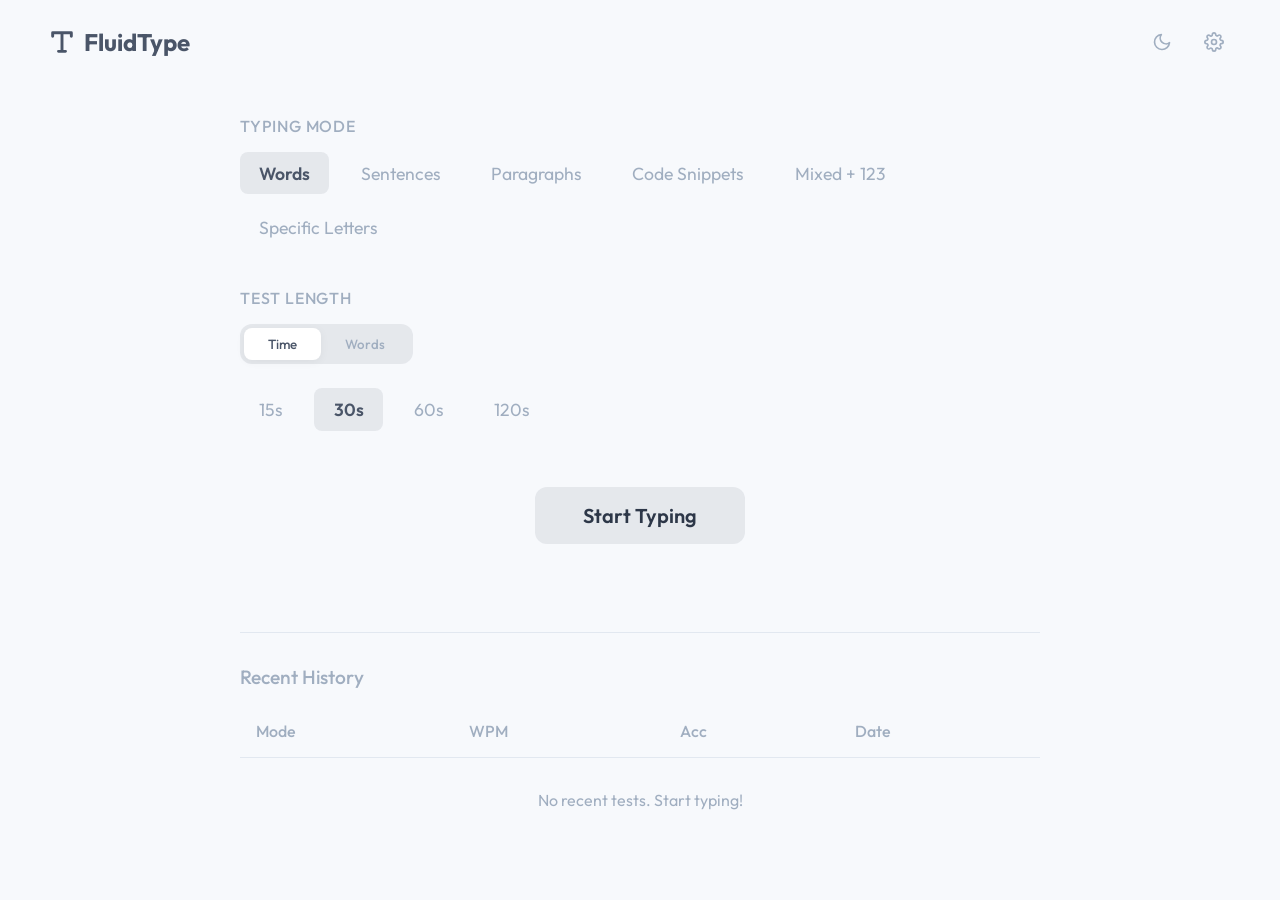
==== index.html @ 99e9bffe "Add files via upload" ====
<!DOCTYPE html>
<html lang="en">
<head>
    <meta charset="UTF-8">
    <meta name="viewport" content="width=device-width, initial-scale=1.0">
    <title>FluidType - Professional Typing Test</title>
    <meta name="description" content="Professional typing speed test. Track WPM, improve accuracy, and customize your experience.">
    <link rel="stylesheet" href="style.css">
    <link rel="preconnect" href="https://fonts.googleapis.com">
    <link rel="preconnect" href="https://fonts.gstatic.com" crossorigin>
    <!-- Preloading standard fonts -->
    <link href="https://fonts.googleapis.com/css2?family=Outfit:wght@300;400;500;600;700&family=JetBrains+Mono:wght@400;500&family=Fira+Code:wght@400;500&family=Source+Code+Pro:wght@400;500&display=swap" rel="stylesheet">
</head>
<body class="theme-light">
    <!-- Top Header -->
    <header class="app-header">
        <div class="logo" onclick="app.switchSection('config')">
            <svg xmlns="http://www.w3.org/2000/svg" width="28" height="28" viewBox="0 0 24 24" fill="none" stroke="currentColor" stroke-width="2.5" stroke-linecap="round" stroke-linejoin="round"><path d="M4 7V4h16v3M9 20h6M12 4v16"/></svg>
            <span>FluidType</span>
        </div>
        <div class="header-actions">
            <button id="theme-toggle-btn" class="icon-btn" aria-label="Toggle Theme" title="Toggle Light/Dark">
                <svg xmlns="http://www.w3.org/2000/svg" width="20" height="20" viewBox="0 0 24 24" fill="none" stroke="currentColor" stroke-width="2" stroke-linecap="round" stroke-linejoin="round" class="moon-icon"><path d="M21 12.79A9 9 0 1 1 11.21 3 7 7 0 0 0 21 12.79z"></path></svg>
            </button>
            <button id="settings-btn" class="icon-btn" aria-label="Settings" title="Settings">
                <svg xmlns="http://www.w3.org/2000/svg" width="20" height="20" viewBox="0 0 24 24" fill="none" stroke="currentColor" stroke-width="2" stroke-linecap="round" stroke-linejoin="round"><circle cx="12" cy="12" r="3"></circle><path d="M19.4 15a1.65 1.65 0 0 0 .33 1.82l.06.06a2 2 0 0 1 0 2.83 2 2 0 0 1-2.83 0l-.06-.06a1.65 1.65 0 0 0-1.82-.33 1.65 1.65 0 0 0-1 1.51V21a2 2 0 0 1-2 2 2 2 0 0 1-2-2v-.09A1.65 1.65 0 0 0 9 19.4a1.65 1.65 0 0 0-1.82.33l-.06.06a2 2 0 0 1-2.83 0 2 2 0 0 1 0-2.83l.06-.06a1.65 1.65 0 0 0 .33-1.82 1.65 1.65 0 0 0-1.51-1H3a2 2 0 0 1-2-2 2 2 0 0 1 2-2h.09A1.65 1.65 0 0 0 4.6 9a1.65 1.65 0 0 0-.33-1.82l-.06-.06a2 2 0 0 1 0-2.83 2 2 0 0 1 2.83 0l.06.06a1.65 1.65 0 0 0 1.82.33H9a1.65 1.65 0 0 0 1-1.51V3a2 2 0 0 1 2-2 2 2 0 0 1 2 2v.09a1.65 1.65 0 0 0 1 1.51 1.65 1.65 0 0 0 1.82-.33l.06-.06a2 2 0 0 1 2.83 0 2 2 0 0 1 0 2.83l-.06.06a1.65 1.65 0 0 0-.33 1.82V9a1.65 1.65 0 0 0 1.51 1H21a2 2 0 0 1 2 2 2 2 0 0 1-2 2h-.09a1.65 1.65 0 0 0-1.51 1z"></path></svg>
            </button>
        </div>
    </header>

    <div id="app-container">
        <!-- Settings Modal -->
        <div id="settings-modal" class="modal-overlay">
            <div class="modal-content">
                <div class="modal-header">
                    <h2>Settings</h2>
                    <button class="icon-btn close-modal" aria-label="Close">
                        <svg xmlns="http://www.w3.org/2000/svg" width="24" height="24" viewBox="0 0 24 24" fill="none" stroke="currentColor" stroke-width="2" stroke-linecap="round" stroke-linejoin="round"><line x1="18" y1="6" x2="6" y2="18"></line><line x1="6" y1="6" x2="18" y2="18"></line></svg>
                    </button>
                </div>
                <div class="modal-body">
                    <div class="setting-group">
                        <label>Theme</label>
                        <select id="theme-select" class="clean-select">
                            <option value="light">Light (Default)</option>
                            <option value="dark">Dark (Default)</option>
                            <option value="nord">Nord</option>
                            <option value="dracula">Dracula</option>
                            <option value="gruvbox">Gruvbox Dark</option>
                            <option value="solarized-light">Solarized Light</option>
                        </select>
                    </div>
                    <div class="setting-group">
                        <label>Typeface Font</label>
                        <select id="font-select" class="clean-select">
                            <option value="JetBrains Mono">JetBrains Mono</option>
                            <option value="Fira Code">Fira Code</option>
                            <option value="Source Code Pro">Source Code Pro</option>
                            <option value="Courier New">Courier New</option>
                        </select>
                    </div>
                    <div class="setting-group">
                        <label>Caret Style</label>
                        <select id="caret-select" class="clean-select">
                            <option value="line">Line |</option>
                            <option value="block">Block █</option>
                            <option value="underline">Underline _</option>
                        </select>
                    </div>
                    <div class="setting-group">
                        <label>Font Size</label>
                        <input type="range" id="font-size-slider" min="1.2" max="2.5" step="0.1" value="1.8">
                    </div>
                    <div class="setting-group checkbox-group">
                        <label>Smooth Caret</label>
                        <label class="switch">
                            <input type="checkbox" id="smooth-caret-toggle" checked>
                            <span class="slider round"></span>
                        </label>
                    </div>
                </div>
            </div>
        </div>

        <!-- Landing / Configuration Section -->
        <section id="config-section" class="active">
            <main class="config-container">
                <div class="config-group">
                    <h2>Typing Mode</h2>
                    <div class="options-grid" id="mode-options">
                        <button class="option-btn active" data-mode="small_words">Words</button>
                        <button class="option-btn" data-mode="sentence">Sentences</button>
                        <button class="option-btn" data-mode="paragraph">Paragraphs</button>
                        <button class="option-btn" data-mode="code">Code Snippets</button>
                        <button class="option-btn" data-mode="mixed_numbers">Mixed + 123</button>
                        <button class="option-btn" data-mode="custom_letters">Specific Letters</button>
                    </div>
                </div>

                <div class="config-group" id="custom-letters-input-group" style="display: none;">
                    <h2>Target Letters</h2>
                    <input type="text" id="custom-letters-input" class="clean-input" placeholder="e.g. asdfjkl" maxlength="26" pattern="[a-zA-Z]+">
                </div>

                <div class="config-group" id="length-config-group">
                    <h2>Test Length</h2>
                    <div class="length-toggle">
                        <button class="toggle-btn active" data-type="time">Time</button>
                        <button class="toggle-btn" data-type="words">Words</button>
                    </div>
                    
                    <div class="options-row" id="time-options">
                        <button class="option-btn" data-val="15">15s</button>
                        <button class="option-btn active" data-val="30">30s</button>
                        <button class="option-btn" data-val="60">60s</button>
                        <button class="option-btn" data-val="120">120s</button>
                    </div>
                    
                    <div class="options-row" id="words-options" style="display: none;">
                        <button class="option-btn" data-val="10">10</button>
                        <button class="option-btn active" data-val="25">25</button>
                        <button class="option-btn" data-val="50">50</button>
                        <button class="option-btn" data-val="100">100</button>
                    </div>
                </div>

                <div class="action-row">
                    <button id="start-btn" class="primary-action">Start Typing</button>
                </div>
                
                <!-- History Preview -->
                <div class="history-preview">
                    <h2>Recent History</h2>
                    <div class="table-container">
                        <table id="history-table-preview">
                            <thead>
                                <tr>
                                    <th>Mode</th>
                                    <th>WPM</th>
                                    <th>Acc</th>
                                    <th>Date</th>
                                </tr>
                            </thead>
                            <tbody id="history-preview-body">
                                <tr><td colspan="4" class="empty-state">No recent tests. Start typing!</td></tr>
                            </tbody>
                        </table>
                    </div>
                </div>
            </main>
        </section>

        <!-- Typing Interface Section -->
        <section id="typing-section">
            <header class="typing-header">
                <div class="live-stats">
                    <div class="stat"><span id="live-wpm">0</span> wpm</div>
                    <div class="stat"><span id="live-acc">100</span>%</div>
                </div>
                <div class="test-stats">
                    <span id="live-timer">30</span>
                </div>
            </header>
            
            <div class="typing-container">
                <div id="text-display" class="text-display caret-line">
                    <!-- Text to type will be injected here -->
                </div>
                <input type="text" id="hidden-input" autocomplete="off" autocorrect="off" autocapitalize="off" spellcheck="false">
                <div class="restart-hint">Press <span>Tab</span> + <span>Enter</span> to restart</div>
            </div>
        </section>

        <!-- Results Section -->
        <section id="results-section">
            <div class="results-container">
                <h2>Test Completed</h2>
                <div class="stats-grid">
                    <div class="stat-card primary-stat">
                        <div class="stat-value" id="wpm-val">0</div>
                        <div class="stat-label">wpm</div>
                    </div>
                    <div class="stat-card primary-stat">
                        <div class="stat-value" id="acc-val">100%</div>
                        <div class="stat-label">accuracy</div>
                    </div>
                    <div class="stat-card secondary">
                        <div class="stat-value" id="raw-wpm-val">0</div>
                        <div class="stat-label">raw wpm</div>
                    </div>
                    <div class="stat-card secondary">
                        <div class="stat-value" id="err-val">0%</div>
                        <div class="stat-label">error rate</div>
                    </div>
                    <div class="stat-card secondary">
                        <div class="stat-value"><span id="correct-chars">0</span>/<span id="total-chars">0</span></div>
                        <div class="stat-label">chars (correct/total)</div>
                    </div>
                    <div class="stat-card secondary">
                        <div class="stat-value" id="time-val">0s</div>
                        <div class="stat-label">time taken</div>
                    </div>
                </div>
                
                <div class="results-actions">
                    <button id="next-test-btn" class="icon-action-btn tooltip" aria-label="Next test">
                        <svg xmlns="http://www.w3.org/2000/svg" width="24" height="24" viewBox="0 0 24 24" fill="none" stroke="currentColor" stroke-width="2" stroke-linecap="round" stroke-linejoin="round"><polyline points="9 18 15 12 9 6"></polyline></svg>
                        <span class="tooltip-text">Next Test</span>
                    </button>
                    <button id="restart-test-btn" class="icon-action-btn tooltip" aria-label="Restart test">
                        <svg xmlns="http://www.w3.org/2000/svg" width="24" height="24" viewBox="0 0 24 24" fill="none" stroke="currentColor" stroke-width="2" stroke-linecap="round" stroke-linejoin="round"><polyline points="1 4 1 10 7 10"></polyline><polyline points="23 20 23 14 17 14"></polyline><path d="M20.49 9A9 9 0 0 0 5.64 5.64L1 10m22 4l-4.64 4.36A9 9 0 0 1 3.51 15"></path></svg>
                        <span class="tooltip-text">Restart</span>
                    </button>
                    <button id="config-back-btn" class="icon-action-btn tooltip" aria-label="Configuration">
                        <svg xmlns="http://www.w3.org/2000/svg" width="24" height="24" viewBox="0 0 24 24" fill="none" stroke="currentColor" stroke-width="2" stroke-linecap="round" stroke-linejoin="round"><circle cx="12" cy="12" r="3"></circle><path d="M19.4 15a1.65 1.65 0 0 0 .33 1.82l.06.06a2 2 0 0 1 0 2.83 2 2 0 0 1-2.83 0l-.06-.06a1.65 1.65 0 0 0-1.82-.33 1.65 1.65 0 0 0-1 1.51V21a2 2 0 0 1-2 2 2 2 0 0 1-2-2v-.09A1.65 1.65 0 0 0 9 19.4a1.65 1.65 0 0 0-1.82.33l-.06.06a2 2 0 0 1-2.83 0 2 2 0 0 1 0-2.83l.06-.06a1.65 1.65 0 0 0 .33-1.82 1.65 1.65 0 0 0-1.51-1H3a2 2 0 0 1-2-2 2 2 0 0 1 2-2h.09A1.65 1.65 0 0 0 4.6 9a1.65 1.65 0 0 0-.33-1.82l-.06-.06a2 2 0 0 1 0-2.83 2 2 0 0 1 2.83 0l.06.06a1.65 1.65 0 0 0 1.82.33H9a1.65 1.65 0 0 0 1-1.51V3a2 2 0 0 1 2-2 2 2 0 0 1 2 2v.09a1.65 1.65 0 0 0 1 1.51 1.65 1.65 0 0 0 1.82-.33l.06-.06a2 2 0 0 1 2.83 0 2 2 0 0 1 0 2.83l-.06.06a1.65 1.65 0 0 0-.33 1.82V9a1.65 1.65 0 0 0 1.51 1H21a2 2 0 0 1 2 2 2 2 0 0 1-2 2h-.09a1.65 1.65 0 0 0-1.51 1z"></path></svg>
                        <span class="tooltip-text">Home</span>
                    </button>
                </div>
            </div>
        </section>
    </div>

    <script src="script.js"></script>
</body>
</html>
---- style.css ----
/* Theme Definitions */
:root {
    --font-ui: 'Outfit', sans-serif;
    --font-mono: 'JetBrains Mono', monospace;
    --caret-style: 2px solid var(--accent-color);
    --font-size: 1.8rem;
    --transition-speed: 0.2s;
}

/* Light Theme (Default) */
.theme-light {
    --bg-color: #f7f9fc;
    --surface-color: #ffffff;
    --text-primary: #2d3748;
    --text-secondary: #a0aec0;
    --accent-color: #4a5568;
    --accent-hover: #2d3748;
    --error-color: #e53e3e;
    --correct-color: #38a169;
    --highlight: rgba(74, 85, 104, 0.1);
    --border-color: #e2e8f0;
}

/* Dark Theme */
.theme-dark {
    --bg-color: #1a202c;
    --surface-color: #2d3748;
    --text-primary: #f7fafc;
    --text-secondary: #718096;
    --accent-color: #a0aec0;
    --accent-hover: #e2e8f0;
    --error-color: #fc8181;
    --correct-color: #68d391;
    --highlight: rgba(160, 174, 192, 0.15);
    --border-color: #4a5568;
}

/* Nord Theme */
.theme-nord {
    --bg-color: #2e3440;
    --surface-color: #3b4252;
    --text-primary: #eceff4;
    --text-secondary: #4c566a;
    --accent-color: #88c0d0;
    --accent-hover: #8fbcbb;
    --error-color: #bf616a;
    --correct-color: #a3be8c;
    --highlight: rgba(136, 192, 208, 0.15);
    --border-color: #434c5e;
}

/* Dracula Theme */
.theme-dracula {
    --bg-color: #282a36;
    --surface-color: #44475a;
    --text-primary: #f8f8f2;
    --text-secondary: #6272a4;
    --accent-color: #bd93f9;
    --accent-hover: #ff79c6;
    --error-color: #ff5555;
    --correct-color: #50fa7b;
    --highlight: rgba(189, 147, 249, 0.15);
    --border-color: #44475a;
}

/* Gruvbox Dark Theme */
.theme-gruvbox {
    --bg-color: #282828;
    --surface-color: #3c3836;
    --text-primary: #ebdbb2;
    --text-secondary: #928374;
    --accent-color: #fabd2f;
    --accent-hover: #fe8019;
    --error-color: #cc241d;
    --correct-color: #b8bb26;
    --highlight: rgba(250, 189, 47, 0.15);
    --border-color: #504945;
}

/* Solarized Light Theme */
.theme-solarized-light {
    --bg-color: #fdf6e3;
    --surface-color: #eee8d5;
    --text-primary: #657b83;
    --text-secondary: #93a1a1;
    --accent-color: #2aa198;
    --accent-hover: #268bd2;
    --error-color: #dc322f;
    --correct-color: #859900;
    --highlight: rgba(42, 161, 152, 0.15);
    --border-color: #eee8d5;
}

* { margin: 0; padding: 0; box-sizing: border-box; }

body {
    font-family: var(--font-ui);
    background-color: var(--bg-color);
    color: var(--text-primary);
    transition: background-color var(--transition-speed), color var(--transition-speed);
    min-height: 100vh;
    display: flex;
    flex-direction: column;
}

/* Header */
.app-header {
    display: flex;
    justify-content: space-between;
    align-items: center;
    padding: 1.5rem 3rem;
    background: transparent;
}

.logo {
    display: flex;
    align-items: center;
    gap: 0.5rem;
    font-size: 1.5rem;
    font-weight: 700;
    color: var(--accent-color);
    cursor: pointer;
}

.header-actions {
    display: flex;
    gap: 1rem;
}

.icon-btn {
    background: transparent;
    border: none;
    color: var(--text-secondary);
    cursor: pointer;
    padding: 0.5rem;
    border-radius: 8px;
    transition: all var(--transition-speed);
    display: flex;
    align-items: center;
    justify-content: center;
}

.icon-btn:hover {
    background-color: var(--highlight);
    color: var(--text-primary);
}

/* Layout */
#app-container {
    flex: 1;
    width: 100%;
    max-width: 1200px;
    margin: 0 auto;
    padding: 2rem 3rem;
    position: relative;
    display: flex;
    flex-direction: column;
}

section {
    display: none;
    animation: fadeIn 0.3s ease;
    flex: 1;
}

section.active {
    display: flex;
    flex-direction: column;
}

@keyframes fadeIn {
    from { opacity: 0; transform: translateY(10px); }
    to { opacity: 1; transform: translateY(0); }
}

/* Config Section */
.config-container {
    max-width: 800px;
    margin: 0 auto;
    width: 100%;
    display: flex;
    flex-direction: column;
    gap: 2.5rem;
}

.config-group {
    display: flex;
    flex-direction: column;
    gap: 1rem;
}

.config-group h2 {
    font-size: 1rem;
    font-weight: 500;
    color: var(--text-secondary);
    text-transform: uppercase;
    letter-spacing: 0.05em;
}

.options-grid, .options-row {
    display: flex;
    flex-wrap: wrap;
    gap: 0.75rem;
}

button {
    font-family: var(--font-ui);
}

.option-btn {
    background: transparent;
    border: none;
    font-size: 1.1rem;
    color: var(--text-secondary);
    padding: 0.6rem 1.2rem;
    border-radius: 8px;
    cursor: pointer;
    transition: all var(--transition-speed);
}

.option-btn:hover {
    color: var(--text-primary);
    background-color: var(--highlight);
}

.option-btn.active {
    color: var(--accent-color);
    background-color: var(--highlight);
    font-weight: 600;
}

.length-toggle {
    display: flex;
    background-color: var(--highlight);
    border-radius: 12px;
    padding: 0.25rem;
    width: fit-content;
    margin-bottom: 0.5rem;
}

.toggle-btn {
    background: transparent;
    border: none;
    padding: 0.5rem 1.5rem;
    border-radius: 8px;
    color: var(--text-secondary);
    font-weight: 500;
    cursor: pointer;
    transition: all var(--transition-speed);
}

.toggle-btn.active {
    background-color: var(--surface-color);
    color: var(--accent-color);
    box-shadow: 0 2px 10px rgba(0,0,0,0.05);
}

.clean-input {
    background: transparent;
    border: none;
    border-bottom: 2px solid var(--border-color);
    font-size: 1.5rem;
    font-family: var(--font-ui);
    padding: 0.5rem 0;
    color: var(--text-primary);
    outline: none;
    width: 100%;
    max-width: 300px;
    transition: border-color var(--transition-speed);
}

.clean-input:focus { border-bottom-color: var(--accent-color); }

.action-row {
    display: flex;
    justify-content: center;
    margin-top: 1rem;
}

.primary-action {
    background-color: var(--highlight);
    border: none;
    font-size: 1.25rem;
    color: var(--text-primary);
    padding: 1rem 3rem;
    border-radius: 12px;
    font-weight: 600;
    cursor: pointer;
    transition: all var(--transition-speed);
}

.primary-action:hover {
    background-color: var(--accent-color);
    color: var(--bg-color);
    transform: translateY(-2px);
}

/* History Preview */
.history-preview {
    margin-top: 3rem;
    padding-top: 2rem;
    border-top: 1px solid var(--border-color);
}

.history-preview h2 {
    font-size: 1.2rem;
    color: var(--text-secondary);
    margin-bottom: 1rem;
    font-weight: 500;
}

.table-container {
    overflow-x: auto;
}

table {
    width: 100%;
    border-collapse: collapse;
    text-align: left;
}

th {
    color: var(--text-secondary);
    font-weight: 500;
    padding: 1rem;
    border-bottom: 1px solid var(--border-color);
}

td {
    padding: 1rem;
    color: var(--text-primary);
    border-bottom: 1px solid var(--border-color);
}

tr:last-child td { border-bottom: none; }
.empty-state { text-align: center; color: var(--text-secondary); padding: 2rem; }

/* Typing Interface */
#typing-section {
    justify-content: center;
}

.typing-header {
    display: flex;
    justify-content: space-between;
    align-items: center;
    margin-bottom: 2rem;
    color: var(--accent-color);
    font-size: 1.5rem;
    font-weight: 600;
}

.live-stats {
    display: flex;
    gap: 2rem;
}

.typing-container {
    max-width: 1000px;
    margin: 0 auto;
    width: 100%;
    position: relative;
}

.text-display {
    font-family: var(--font-mono);
    font-size: var(--font-size);
    line-height: 1.6;
    color: var(--text-secondary);
    position: relative;
    user-select: none;
    transition: font-size 0.2s, font-family 0.2s;
    outline: none;
}

/* Support code formatting */
.text-display.code-mode {
    white-space: pre-wrap;
    text-align: left;
}

.word {
    display: inline-block;
    margin-right: 0.5em;
    border-bottom: 2px solid transparent;
}

.word.error-word {
    border-bottom-color: var(--error-color);
}

.letter {
    position: relative;
    transition: color 0.1s;
}

.letter.correct { color: var(--text-primary); }
.letter.incorrect { color: var(--error-color); }
.letter.extra { color: var(--error-color); opacity: 0.8; }

/* Caret Styles */
.caret-line .word.active .letter.active::before {
    content: '';
    position: absolute;
    left: 0;
    top: 10%;
    bottom: 10%;
    width: 2px;
    background-color: var(--accent-color);
    animation: blink 1s step-end infinite;
}

.caret-block .word.active .letter.active {
    background-color: var(--accent-color);
    color: var(--bg-color);
    animation: blink-bg 1s step-end infinite;
}

.caret-underline .word.active .letter.active::after {
    content: '';
    position: absolute;
    left: 0;
    right: 0;
    bottom: 0;
    height: 3px;
    background-color: var(--accent-color);
    animation: blink 1s step-end infinite;
}

/* End of word space caret */
.caret-line .word.active .letter.active-space::after {
    content: '';
    position: absolute;
    right: -0.25em;
    top: 10%;
    bottom: 10%;
    width: 2px;
    background-color: var(--accent-color);
    animation: blink 1s step-end infinite;
}

.caret-block .word.active .letter.active-space::after {
    content: '\00a0'; /* non-breaking space */
    position: absolute;
    right: -0.5em;
    width: 0.5em;
    background-color: var(--accent-color);
    animation: blink-bg 1s step-end infinite;
}

.caret-underline .word.active .letter.active-space::after {
    content: '';
    position: absolute;
    right: -0.5em;
    width: 0.5em;
    bottom: 0;
    height: 3px;
    background-color: var(--accent-color);
    animation: blink 1s step-end infinite;
}

/* Smooth Caret modifier */
.smooth-caret .letter::before, .smooth-caret .letter::after {
    transition: all 0.1s ease-out;
}

@keyframes blink { 0%, 100% { opacity: 1; } 50% { opacity: 0; } }
@keyframes blink-bg { 0%, 100% { background-color: var(--accent-color); color: var(--bg-color); } 50% { background-color: transparent; color: inherit; } }

#hidden-input {
    position: absolute;
    opacity: 0;
    z-index: -1;
    width: 1px;
    height: 1px;
}

.restart-hint {
    margin-top: 3rem;
    text-align: center;
    color: var(--text-secondary);
    font-size: 1rem;
    opacity: 0.7;
}

.restart-hint span {
    background-color: var(--highlight);
    padding: 0.2rem 0.5rem;
    border-radius: 4px;
    font-family: var(--font-mono);
    font-size: 0.9rem;
}

/* Results Section */
.results-container {
    max-width: 900px;
    margin: 0 auto;
    width: 100%;
}

.results-container h2 {
    font-size: 1.5rem;
    color: var(--text-secondary);
    margin-bottom: 2rem;
    font-weight: 500;
}

.stats-grid {
    display: grid;
    grid-template-columns: repeat(2, 1fr);
    gap: 2rem;
    margin-bottom: 3rem;
}

.stat-card {
    display: flex;
    flex-direction: column;
    gap: 0.5rem;
}

.stat-value {
    font-size: 2.5rem;
    font-weight: 600;
    color: var(--text-primary);
    line-height: 1;
}

.primary-stat .stat-value {
    font-size: 4.5rem;
    color: var(--accent-color);
}

.stat-label {
    font-size: 1rem;
    color: var(--text-secondary);
    text-transform: uppercase;
    letter-spacing: 0.05em;
}

.results-actions {
    display: flex;
    justify-content: center;
    gap: 1.5rem;
}

.icon-action-btn {
    color: var(--text-secondary);
    padding: 1rem;
    border-radius: 50%;
    background: transparent;
    border: none;
    cursor: pointer;
    transition: all 0.2s;
    display: flex;
    align-items: center;
    justify-content: center;
    position: relative;
}

.icon-action-btn:hover {
    color: var(--text-primary);
    background-color: var(--highlight);
    transform: translateY(-2px);
}

/* Tooltips */
.tooltip .tooltip-text {
    visibility: hidden;
    background-color: var(--surface-color);
    color: var(--text-primary);
    text-align: center;
    padding: 0.5rem;
    border-radius: 6px;
    position: absolute;
    z-index: 1;
    bottom: 125%;
    left: 50%;
    transform: translateX(-50%);
    opacity: 0;
    transition: opacity 0.3s;
    font-size: 0.875rem;
    white-space: nowrap;
    border: 1px solid var(--border-color);
    box-shadow: 0 4px 6px rgba(0,0,0,0.1);
}

.tooltip:hover .tooltip-text {
    visibility: visible;
    opacity: 1;
}

/* Modal */
.modal-overlay {
    position: fixed;
    top: 0; left: 0; right: 0; bottom: 0;
    background-color: rgba(0,0,0,0.5);
    display: none;
    justify-content: center;
    align-items: center;
    z-index: 1000;
    opacity: 0;
    transition: opacity 0.2s;
}

.modal-overlay.active {
    display: flex;
    opacity: 1;
}

.modal-content {
    background-color: var(--bg-color);
    padding: 2rem;
    border-radius: 16px;
    width: 90%;
    max-width: 500px;
    box-shadow: 0 20px 40px rgba(0,0,0,0.2);
    border: 1px solid var(--border-color);
    transform: translateY(20px);
    transition: transform 0.2s;
}

.modal-overlay.active .modal-content {
    transform: translateY(0);
}

.modal-header {
    display: flex;
    justify-content: space-between;
    align-items: center;
    margin-bottom: 2rem;
}

.modal-header h2 { font-size: 1.5rem; font-weight: 600; }

.setting-group {
    display: flex;
    justify-content: space-between;
    align-items: center;
    margin-bottom: 1.5rem;
    padding-bottom: 1rem;
    border-bottom: 1px solid var(--border-color);
}

.setting-group:last-child {
    border-bottom: none;
    margin-bottom: 0;
    padding-bottom: 0;
}

.clean-select {
    background-color: var(--surface-color);
    color: var(--text-primary);
    border: 1px solid var(--border-color);
    padding: 0.5rem 1rem;
    border-radius: 8px;
    font-family: var(--font-ui);
    font-size: 1rem;
    outline: none;
    cursor: pointer;
}

/* Switch */
.switch { position: relative; display: inline-block; width: 44px; height: 24px; }
.switch input { opacity: 0; width: 0; height: 0; }
.slider {
    position: absolute; cursor: pointer; top: 0; left: 0; right: 0; bottom: 0;
    background-color: var(--border-color); transition: .4s;
}
.slider:before {
    position: absolute; content: ""; height: 16px; width: 16px; left: 4px; bottom: 4px;
    background-color: white; transition: .4s;
}
input:checked + .slider { background-color: var(--accent-color); }
input:checked + .slider:before { transform: translateX(20px); }
.slider.round { border-radius: 24px; }
.slider.round:before { border-radius: 50%; }

/* Range Slider */
input[type=range] {
    -webkit-appearance: none;
    width: 150px;
    background: transparent;
}
input[type=range]::-webkit-slider-thumb {
    -webkit-appearance: none;
    height: 16px; width: 16px;
    border-radius: 50%;
    background: var(--accent-color);
    cursor: pointer;
    margin-top: -6px;
}
input[type=range]::-webkit-slider-runnable-track {
    width: 100%; height: 4px;
    cursor: pointer;
    background: var(--border-color);
    border-radius: 2px;
}

/* Responsive Breakpoints */
@media (max-width: 768px) {
    .app-header { padding: 1rem; }
    #app-container { padding: 1rem; }
    .stats-grid { grid-template-columns: 1fr; gap: 1.5rem; }
    .primary-stat .stat-value { font-size: 3.5rem; }
    .live-stats { display: none; /* hide on small screens */ }
}
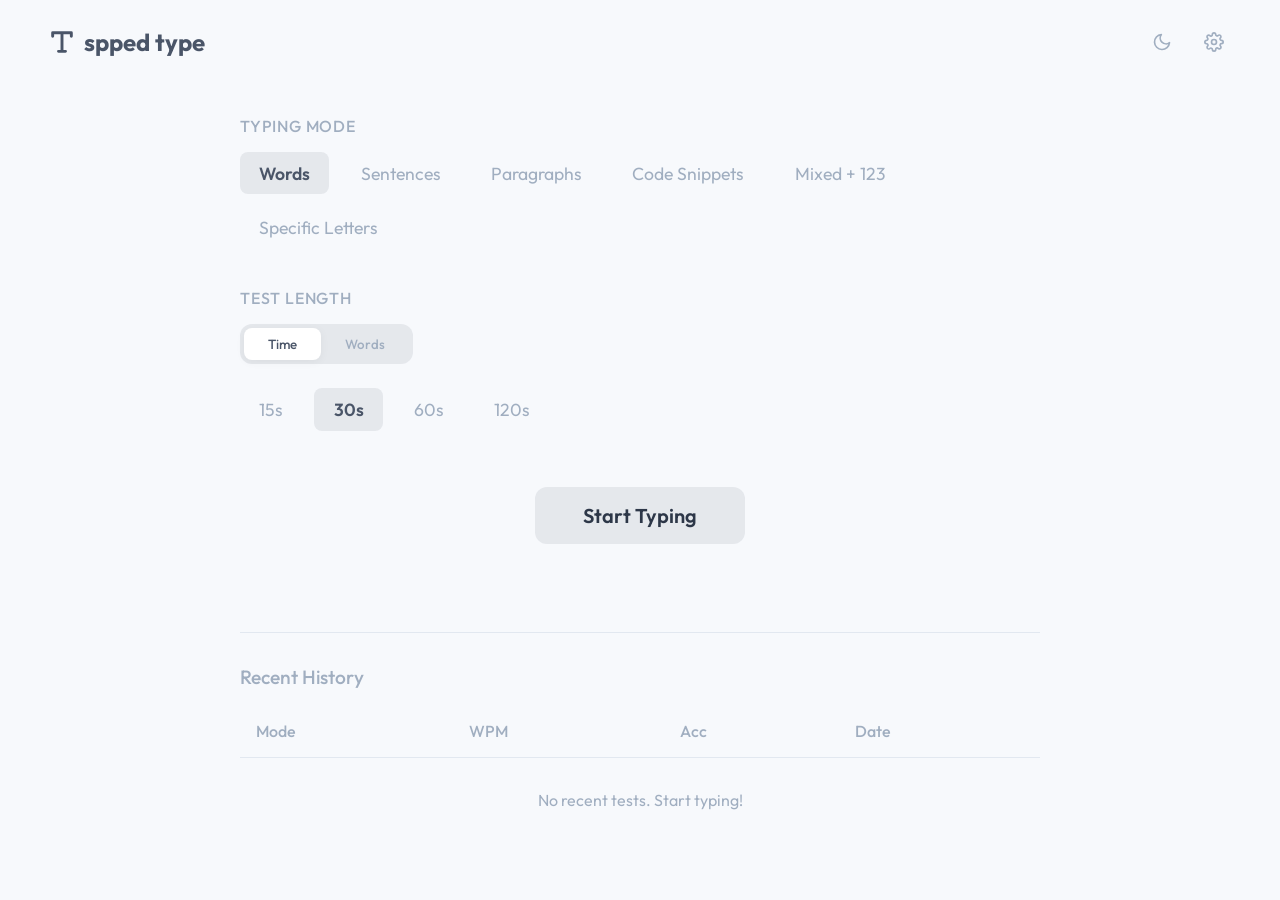
==== commit 29af6882: "Add files via upload" ====
--- a/index.html
+++ b/index.html
@@ -1,29 +1,47 @@
 <!DOCTYPE html>
 <html lang="en">
+
 <head>
     <meta charset="UTF-8">
     <meta name="viewport" content="width=device-width, initial-scale=1.0">
-    <title>FluidType - Professional Typing Test</title>
-    <meta name="description" content="Professional typing speed test. Track WPM, improve accuracy, and customize your experience.">
+    <title>speed type- Professional Typing Test</title>
+    <meta name="description"
+        content="Professional typing speed test. Track WPM, improve accuracy, and customize your experience.">
     <link rel="stylesheet" href="style.css">
     <link rel="preconnect" href="https://fonts.googleapis.com">
     <link rel="preconnect" href="https://fonts.gstatic.com" crossorigin>
     <!-- Preloading standard fonts -->
-    <link href="https://fonts.googleapis.com/css2?family=Outfit:wght@300;400;500;600;700&family=JetBrains+Mono:wght@400;500&family=Fira+Code:wght@400;500&family=Source+Code+Pro:wght@400;500&display=swap" rel="stylesheet">
+    <link
+        href="https://fonts.googleapis.com/css2?family=Outfit:wght@300;400;500;600;700&family=JetBrains+Mono:wght@400;500&family=Fira+Code:wght@400;500&family=Source+Code+Pro:wght@400;500&display=swap"
+        rel="stylesheet">
 </head>
+
 <body class="theme-light">
     <!-- Top Header -->
     <header class="app-header">
         <div class="logo" onclick="app.switchSection('config')">
-            <svg xmlns="http://www.w3.org/2000/svg" width="28" height="28" viewBox="0 0 24 24" fill="none" stroke="currentColor" stroke-width="2.5" stroke-linecap="round" stroke-linejoin="round"><path d="M4 7V4h16v3M9 20h6M12 4v16"/></svg>
-            <span>FluidType</span>
+            <svg xmlns="http://www.w3.org/2000/svg" width="28" height="28" viewBox="0 0 24 24" fill="none"
+                stroke="currentColor" stroke-width="2.5" stroke-linecap="round" stroke-linejoin="round">
+                <path d="M4 7V4h16v3M9 20h6M12 4v16" />
+            </svg>
+            <span>spped type</span>
         </div>
         <div class="header-actions">
             <button id="theme-toggle-btn" class="icon-btn" aria-label="Toggle Theme" title="Toggle Light/Dark">
-                <svg xmlns="http://www.w3.org/2000/svg" width="20" height="20" viewBox="0 0 24 24" fill="none" stroke="currentColor" stroke-width="2" stroke-linecap="round" stroke-linejoin="round" class="moon-icon"><path d="M21 12.79A9 9 0 1 1 11.21 3 7 7 0 0 0 21 12.79z"></path></svg>
+                <svg xmlns="http://www.w3.org/2000/svg" width="20" height="20" viewBox="0 0 24 24" fill="none"
+                    stroke="currentColor" stroke-width="2" stroke-linecap="round" stroke-linejoin="round"
+                    class="moon-icon">
+                    <path d="M21 12.79A9 9 0 1 1 11.21 3 7 7 0 0 0 21 12.79z"></path>
+                </svg>
             </button>
             <button id="settings-btn" class="icon-btn" aria-label="Settings" title="Settings">
-                <svg xmlns="http://www.w3.org/2000/svg" width="20" height="20" viewBox="0 0 24 24" fill="none" stroke="currentColor" stroke-width="2" stroke-linecap="round" stroke-linejoin="round"><circle cx="12" cy="12" r="3"></circle><path d="M19.4 15a1.65 1.65 0 0 0 .33 1.82l.06.06a2 2 0 0 1 0 2.83 2 2 0 0 1-2.83 0l-.06-.06a1.65 1.65 0 0 0-1.82-.33 1.65 1.65 0 0 0-1 1.51V21a2 2 0 0 1-2 2 2 2 0 0 1-2-2v-.09A1.65 1.65 0 0 0 9 19.4a1.65 1.65 0 0 0-1.82.33l-.06.06a2 2 0 0 1-2.83 0 2 2 0 0 1 0-2.83l.06-.06a1.65 1.65 0 0 0 .33-1.82 1.65 1.65 0 0 0-1.51-1H3a2 2 0 0 1-2-2 2 2 0 0 1 2-2h.09A1.65 1.65 0 0 0 4.6 9a1.65 1.65 0 0 0-.33-1.82l-.06-.06a2 2 0 0 1 0-2.83 2 2 0 0 1 2.83 0l.06.06a1.65 1.65 0 0 0 1.82.33H9a1.65 1.65 0 0 0 1-1.51V3a2 2 0 0 1 2-2 2 2 0 0 1 2 2v.09a1.65 1.65 0 0 0 1 1.51 1.65 1.65 0 0 0 1.82-.33l.06-.06a2 2 0 0 1 2.83 0 2 2 0 0 1 0 2.83l-.06.06a1.65 1.65 0 0 0-.33 1.82V9a1.65 1.65 0 0 0 1.51 1H21a2 2 0 0 1 2 2 2 2 0 0 1-2 2h-.09a1.65 1.65 0 0 0-1.51 1z"></path></svg>
+                <svg xmlns="http://www.w3.org/2000/svg" width="20" height="20" viewBox="0 0 24 24" fill="none"
+                    stroke="currentColor" stroke-width="2" stroke-linecap="round" stroke-linejoin="round">
+                    <circle cx="12" cy="12" r="3"></circle>
+                    <path
+                        d="M19.4 15a1.65 1.65 0 0 0 .33 1.82l.06.06a2 2 0 0 1 0 2.83 2 2 0 0 1-2.83 0l-.06-.06a1.65 1.65 0 0 0-1.82-.33 1.65 1.65 0 0 0-1 1.51V21a2 2 0 0 1-2 2 2 2 0 0 1-2-2v-.09A1.65 1.65 0 0 0 9 19.4a1.65 1.65 0 0 0-1.82.33l-.06.06a2 2 0 0 1-2.83 0 2 2 0 0 1 0-2.83l.06-.06a1.65 1.65 0 0 0 .33-1.82 1.65 1.65 0 0 0-1.51-1H3a2 2 0 0 1-2-2 2 2 0 0 1 2-2h.09A1.65 1.65 0 0 0 4.6 9a1.65 1.65 0 0 0-.33-1.82l-.06-.06a2 2 0 0 1 0-2.83 2 2 0 0 1 2.83 0l.06.06a1.65 1.65 0 0 0 1.82.33H9a1.65 1.65 0 0 0 1-1.51V3a2 2 0 0 1 2-2 2 2 0 0 1 2 2v.09a1.65 1.65 0 0 0 1 1.51 1.65 1.65 0 0 0 1.82-.33l.06-.06a2 2 0 0 1 2.83 0 2 2 0 0 1 0 2.83l-.06.06a1.65 1.65 0 0 0-.33 1.82V9a1.65 1.65 0 0 0 1.51 1H21a2 2 0 0 1 2 2 2 2 0 0 1-2 2h-.09a1.65 1.65 0 0 0-1.51 1z">
+                    </path>
+                </svg>
             </button>
         </div>
     </header>
@@ -35,7 +53,11 @@
                 <div class="modal-header">
                     <h2>Settings</h2>
                     <button class="icon-btn close-modal" aria-label="Close">
-                        <svg xmlns="http://www.w3.org/2000/svg" width="24" height="24" viewBox="0 0 24 24" fill="none" stroke="currentColor" stroke-width="2" stroke-linecap="round" stroke-linejoin="round"><line x1="18" y1="6" x2="6" y2="18"></line><line x1="6" y1="6" x2="18" y2="18"></line></svg>
+                        <svg xmlns="http://www.w3.org/2000/svg" width="24" height="24" viewBox="0 0 24 24" fill="none"
+                            stroke="currentColor" stroke-width="2" stroke-linecap="round" stroke-linejoin="round">
+                            <line x1="18" y1="6" x2="6" y2="18"></line>
+                            <line x1="6" y1="6" x2="18" y2="18"></line>
+                        </svg>
                     </button>
                 </div>
                 <div class="modal-body">
@@ -99,7 +121,8 @@
 
                 <div class="config-group" id="custom-letters-input-group" style="display: none;">
                     <h2>Target Letters</h2>
-                    <input type="text" id="custom-letters-input" class="clean-input" placeholder="e.g. asdfjkl" maxlength="26" pattern="[a-zA-Z]+">
+                    <input type="text" id="custom-letters-input" class="clean-input" placeholder="e.g. asdfjkl"
+                        maxlength="26" pattern="[a-zA-Z]+">
                 </div>
 
                 <div class="config-group" id="length-config-group">
@@ -108,14 +131,14 @@
                         <button class="toggle-btn active" data-type="time">Time</button>
                         <button class="toggle-btn" data-type="words">Words</button>
                     </div>
-                    
+
                     <div class="options-row" id="time-options">
                         <button class="option-btn" data-val="15">15s</button>
                         <button class="option-btn active" data-val="30">30s</button>
                         <button class="option-btn" data-val="60">60s</button>
                         <button class="option-btn" data-val="120">120s</button>
                     </div>
-                    
+
                     <div class="options-row" id="words-options" style="display: none;">
                         <button class="option-btn" data-val="10">10</button>
                         <button class="option-btn active" data-val="25">25</button>
@@ -127,7 +150,7 @@
                 <div class="action-row">
                     <button id="start-btn" class="primary-action">Start Typing</button>
                 </div>
-                
+
                 <!-- History Preview -->
                 <div class="history-preview">
                     <h2>Recent History</h2>
@@ -142,7 +165,9 @@
                                 </tr>
                             </thead>
                             <tbody id="history-preview-body">
-                                <tr><td colspan="4" class="empty-state">No recent tests. Start typing!</td></tr>
+                                <tr>
+                                    <td colspan="4" class="empty-state">No recent tests. Start typing!</td>
+                                </tr>
                             </tbody>
                         </table>
                     </div>
@@ -161,12 +186,13 @@
                     <span id="live-timer">30</span>
                 </div>
             </header>
-            
+
             <div class="typing-container">
                 <div id="text-display" class="text-display caret-line">
                     <!-- Text to type will be injected here -->
                 </div>
-                <input type="text" id="hidden-input" autocomplete="off" autocorrect="off" autocapitalize="off" spellcheck="false">
+                <input type="text" id="hidden-input" autocomplete="off" autocorrect="off" autocapitalize="off"
+                    spellcheck="false">
                 <div class="restart-hint">Press <span>Tab</span> + <span>Enter</span> to restart</div>
             </div>
         </section>
@@ -201,18 +227,32 @@
                         <div class="stat-label">time taken</div>
                     </div>
                 </div>
-                
+
                 <div class="results-actions">
                     <button id="next-test-btn" class="icon-action-btn tooltip" aria-label="Next test">
-                        <svg xmlns="http://www.w3.org/2000/svg" width="24" height="24" viewBox="0 0 24 24" fill="none" stroke="currentColor" stroke-width="2" stroke-linecap="round" stroke-linejoin="round"><polyline points="9 18 15 12 9 6"></polyline></svg>
+                        <svg xmlns="http://www.w3.org/2000/svg" width="24" height="24" viewBox="0 0 24 24" fill="none"
+                            stroke="currentColor" stroke-width="2" stroke-linecap="round" stroke-linejoin="round">
+                            <polyline points="9 18 15 12 9 6"></polyline>
+                        </svg>
                         <span class="tooltip-text">Next Test</span>
                     </button>
                     <button id="restart-test-btn" class="icon-action-btn tooltip" aria-label="Restart test">
-                        <svg xmlns="http://www.w3.org/2000/svg" width="24" height="24" viewBox="0 0 24 24" fill="none" stroke="currentColor" stroke-width="2" stroke-linecap="round" stroke-linejoin="round"><polyline points="1 4 1 10 7 10"></polyline><polyline points="23 20 23 14 17 14"></polyline><path d="M20.49 9A9 9 0 0 0 5.64 5.64L1 10m22 4l-4.64 4.36A9 9 0 0 1 3.51 15"></path></svg>
+                        <svg xmlns="http://www.w3.org/2000/svg" width="24" height="24" viewBox="0 0 24 24" fill="none"
+                            stroke="currentColor" stroke-width="2" stroke-linecap="round" stroke-linejoin="round">
+                            <polyline points="1 4 1 10 7 10"></polyline>
+                            <polyline points="23 20 23 14 17 14"></polyline>
+                            <path d="M20.49 9A9 9 0 0 0 5.64 5.64L1 10m22 4l-4.64 4.36A9 9 0 0 1 3.51 15"></path>
+                        </svg>
                         <span class="tooltip-text">Restart</span>
                     </button>
                     <button id="config-back-btn" class="icon-action-btn tooltip" aria-label="Configuration">
-                        <svg xmlns="http://www.w3.org/2000/svg" width="24" height="24" viewBox="0 0 24 24" fill="none" stroke="currentColor" stroke-width="2" stroke-linecap="round" stroke-linejoin="round"><circle cx="12" cy="12" r="3"></circle><path d="M19.4 15a1.65 1.65 0 0 0 .33 1.82l.06.06a2 2 0 0 1 0 2.83 2 2 0 0 1-2.83 0l-.06-.06a1.65 1.65 0 0 0-1.82-.33 1.65 1.65 0 0 0-1 1.51V21a2 2 0 0 1-2 2 2 2 0 0 1-2-2v-.09A1.65 1.65 0 0 0 9 19.4a1.65 1.65 0 0 0-1.82.33l-.06.06a2 2 0 0 1-2.83 0 2 2 0 0 1 0-2.83l.06-.06a1.65 1.65 0 0 0 .33-1.82 1.65 1.65 0 0 0-1.51-1H3a2 2 0 0 1-2-2 2 2 0 0 1 2-2h.09A1.65 1.65 0 0 0 4.6 9a1.65 1.65 0 0 0-.33-1.82l-.06-.06a2 2 0 0 1 0-2.83 2 2 0 0 1 2.83 0l.06.06a1.65 1.65 0 0 0 1.82.33H9a1.65 1.65 0 0 0 1-1.51V3a2 2 0 0 1 2-2 2 2 0 0 1 2 2v.09a1.65 1.65 0 0 0 1 1.51 1.65 1.65 0 0 0 1.82-.33l.06-.06a2 2 0 0 1 2.83 0 2 2 0 0 1 0 2.83l-.06.06a1.65 1.65 0 0 0-.33 1.82V9a1.65 1.65 0 0 0 1.51 1H21a2 2 0 0 1 2 2 2 2 0 0 1-2 2h-.09a1.65 1.65 0 0 0-1.51 1z"></path></svg>
+                        <svg xmlns="http://www.w3.org/2000/svg" width="24" height="24" viewBox="0 0 24 24" fill="none"
+                            stroke="currentColor" stroke-width="2" stroke-linecap="round" stroke-linejoin="round">
+                            <circle cx="12" cy="12" r="3"></circle>
+                            <path
+                                d="M19.4 15a1.65 1.65 0 0 0 .33 1.82l.06.06a2 2 0 0 1 0 2.83 2 2 0 0 1-2.83 0l-.06-.06a1.65 1.65 0 0 0-1.82-.33 1.65 1.65 0 0 0-1 1.51V21a2 2 0 0 1-2 2 2 2 0 0 1-2-2v-.09A1.65 1.65 0 0 0 9 19.4a1.65 1.65 0 0 0-1.82.33l-.06.06a2 2 0 0 1-2.83 0 2 2 0 0 1 0-2.83l.06-.06a1.65 1.65 0 0 0 .33-1.82 1.65 1.65 0 0 0-1.51-1H3a2 2 0 0 1-2-2 2 2 0 0 1 2-2h.09A1.65 1.65 0 0 0 4.6 9a1.65 1.65 0 0 0-.33-1.82l-.06-.06a2 2 0 0 1 0-2.83 2 2 0 0 1 2.83 0l.06.06a1.65 1.65 0 0 0 1.82.33H9a1.65 1.65 0 0 0 1-1.51V3a2 2 0 0 1 2-2 2 2 0 0 1 2 2v.09a1.65 1.65 0 0 0 1 1.51 1.65 1.65 0 0 0 1.82-.33l.06-.06a2 2 0 0 1 2.83 0 2 2 0 0 1 0 2.83l-.06.06a1.65 1.65 0 0 0-.33 1.82V9a1.65 1.65 0 0 0 1.51 1H21a2 2 0 0 1 2 2 2 2 0 0 1-2 2h-.09a1.65 1.65 0 0 0-1.51 1z">
+                            </path>
+                        </svg>
                         <span class="tooltip-text">Home</span>
                     </button>
                 </div>
@@ -222,4 +262,5 @@
 
     <script src="script.js"></script>
 </body>
-</html>
+
+</html>
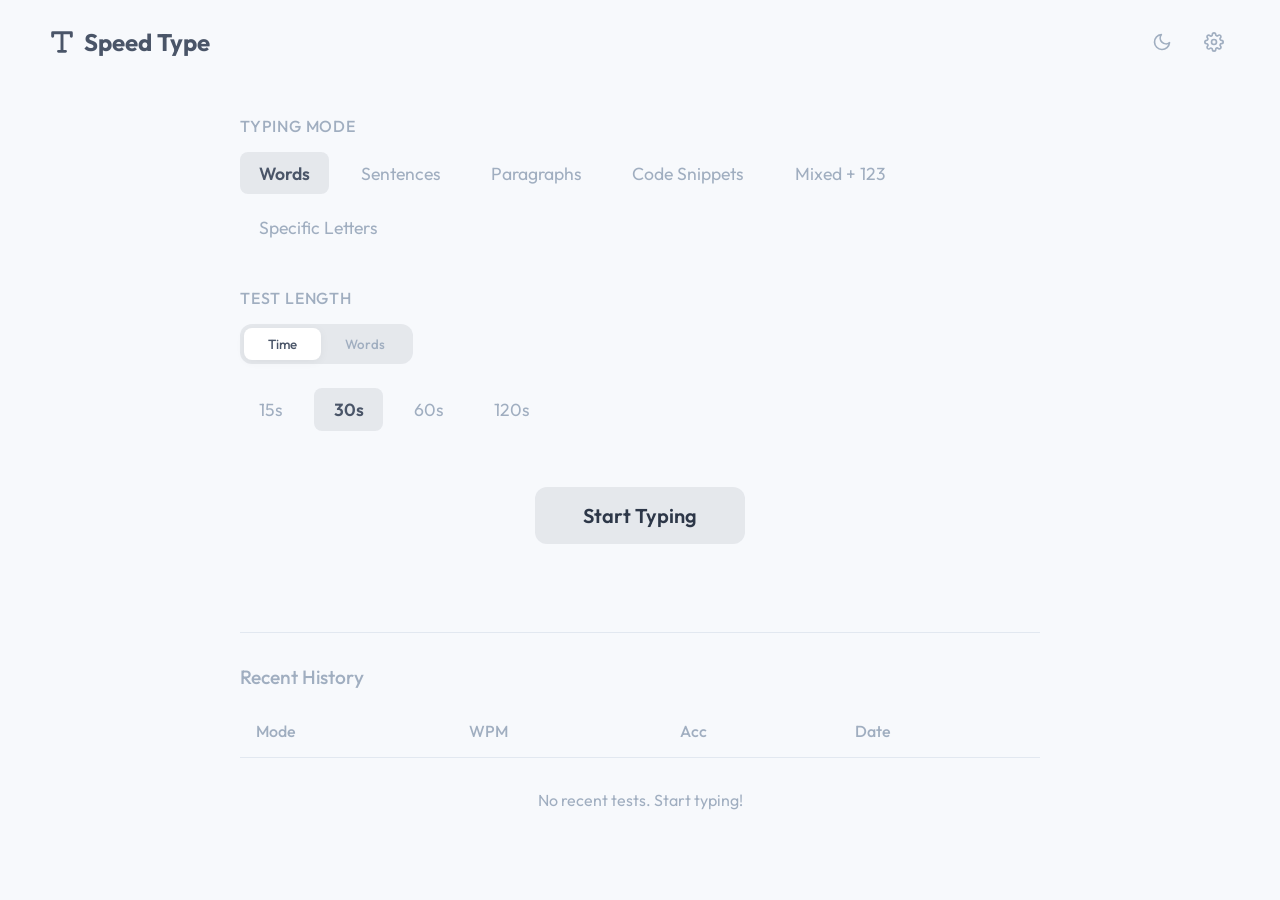
==== commit 3af32649: "Update index.html" ====
--- a/index.html
+++ b/index.html
@@ -4,7 +4,7 @@
 <head>
     <meta charset="UTF-8">
     <meta name="viewport" content="width=device-width, initial-scale=1.0">
-    <title>speed type- Professional Typing Test</title>
+    <title>Speed Type- Professional Typing Test</title>
     <meta name="description"
         content="Professional typing speed test. Track WPM, improve accuracy, and customize your experience.">
     <link rel="stylesheet" href="style.css">
@@ -24,7 +24,7 @@
                 stroke="currentColor" stroke-width="2.5" stroke-linecap="round" stroke-linejoin="round">
                 <path d="M4 7V4h16v3M9 20h6M12 4v16" />
             </svg>
-            <span>spped type</span>
+            <span>Speed Type</span>
         </div>
         <div class="header-actions">
             <button id="theme-toggle-btn" class="icon-btn" aria-label="Toggle Theme" title="Toggle Light/Dark">
@@ -263,4 +263,4 @@
     <script src="script.js"></script>
 </body>
 
-</html>+</html>
